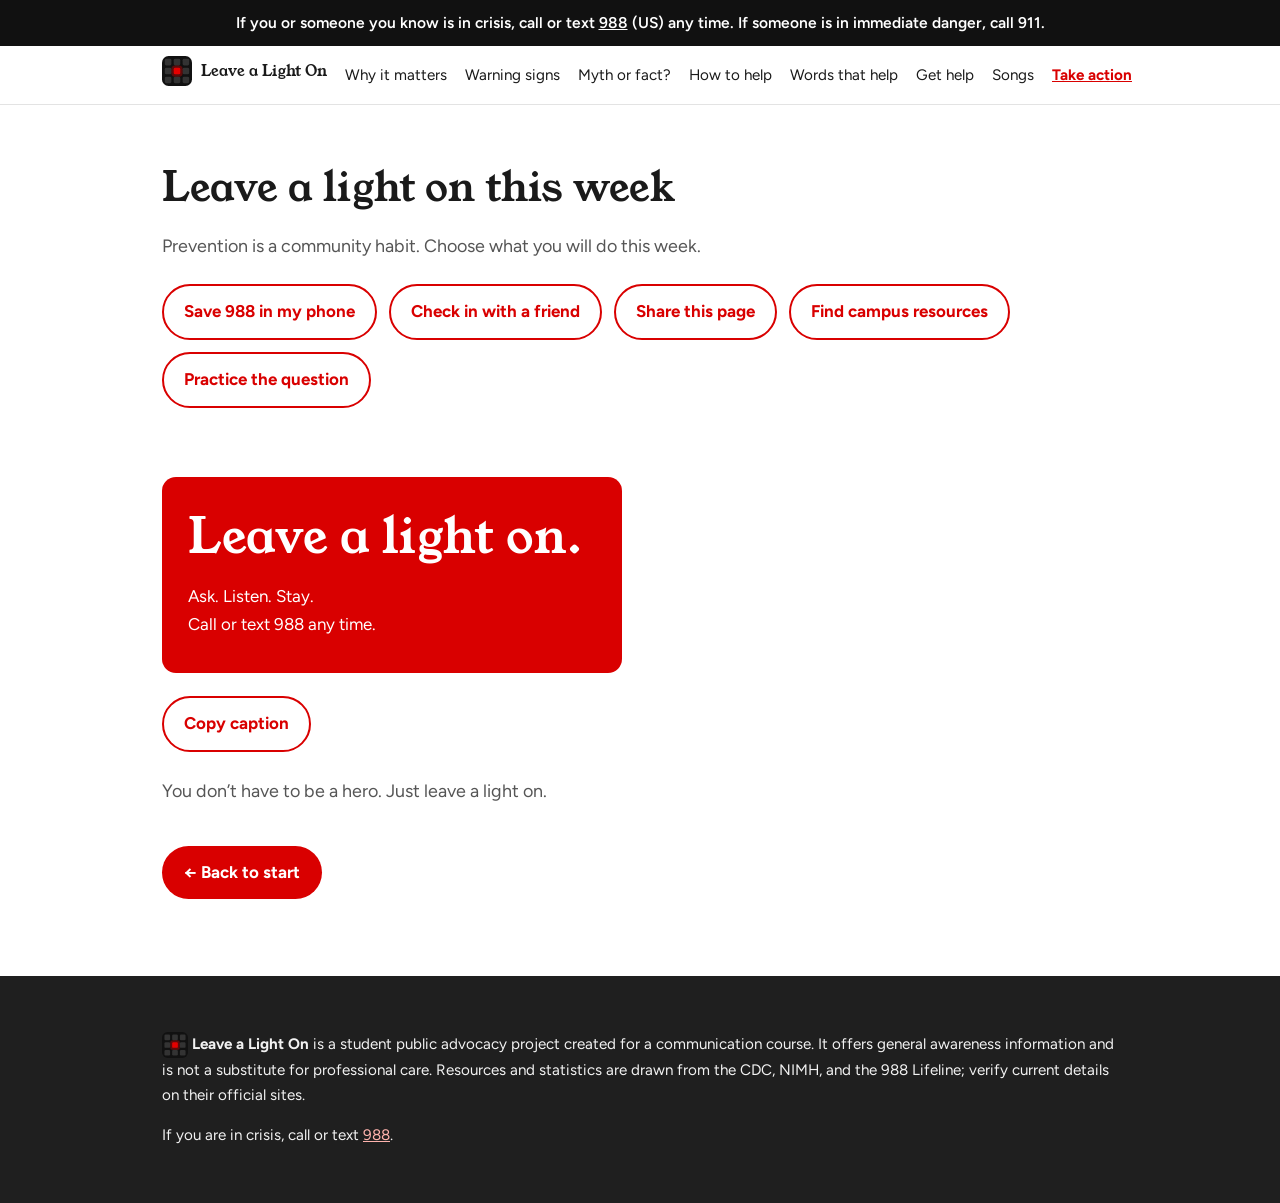
==== act.html @ 50bd36d7 "Add files via upload" ====
<!DOCTYPE html>
<html lang="en">
<head>
<meta charset="utf-8">
<meta name="viewport" content="width=device-width, initial-scale=1, viewport-fit=cover">
<title>Take action | Leave a Light On</title>
<link rel="icon" type="image/svg+xml" href="data:image/svg+xml,%3Csvg xmlns='http://www.w3.org/2000/svg' viewBox='0 0 32 32'%3E%3Crect width='32' height='32' rx='7' fill='%23111'/%3E%3Cg fill='%23333'%3E%3Crect x='3' y='3' width='7' height='7' rx='1.5'/%3E%3Crect x='12.5' y='3' width='7' height='7' rx='1.5'/%3E%3Crect x='22' y='3' width='7' height='7' rx='1.5'/%3E%3Crect x='3' y='12.5' width='7' height='7' rx='1.5'/%3E%3Crect x='22' y='12.5' width='7' height='7' rx='1.5'/%3E%3Crect x='3' y='22' width='7' height='7' rx='1.5'/%3E%3Crect x='12.5' y='22' width='7' height='7' rx='1.5'/%3E%3Crect x='22' y='22' width='7' height='7' rx='1.5'/%3E%3C/g%3E%3Crect x='10' y='10' width='12' height='12' rx='4' fill='%23e60000' opacity='.35'/%3E%3Crect x='12.5' y='12.5' width='7' height='7' rx='1.5' fill='%23e60000'/%3E%3C/svg%3E">
<link rel="stylesheet" href="https://fonts.googleapis.com/css2?family=Figtree:wght@400;600;700&family=Young+Serif&display=swap">
<link rel="stylesheet" href="styles.css">
</head>
<body>
<div class="crisis" role="region" aria-label="Crisis support">If you or someone you know is in crisis, call or text <a href="tel:988">988</a> (US) any time. If someone is in immediate danger, call 911.</div>
<nav aria-label="Main"><div class="wrap"><a class="brand" href="./"><b class="logo"><svg class="mark" viewBox="0 0 32 32" width="30" height="30" aria-hidden="true"><rect width="32" height="32" rx="7" fill="#111"/><g fill="#333"><rect x="3" y="3" width="7" height="7" rx="1.5"/><rect x="12.5" y="3" width="7" height="7" rx="1.5"/><rect x="22" y="3" width="7" height="7" rx="1.5"/><rect x="3" y="12.5" width="7" height="7" rx="1.5"/><rect x="22" y="12.5" width="7" height="7" rx="1.5"/><rect x="3" y="22" width="7" height="7" rx="1.5"/><rect x="12.5" y="22" width="7" height="7" rx="1.5"/><rect x="22" y="22" width="7" height="7" rx="1.5"/></g><rect x="10" y="10" width="12" height="12" rx="4" fill="#e60000" opacity=".35"/><rect x="12.5" y="12.5" width="7" height="7" rx="1.5" fill="#e60000"/></svg>Leave a Light On</b></a><a href="why">Why it matters</a><a href="signs">Warning signs</a><a href="myths">Myth or fact?</a><a href="help">How to help</a><a href="words">Words that help</a><a href="help-now">Get help</a><a href="songs">Songs</a><a href="act" aria-current="page">Take action</a></div></nav>
<main>
<section id="act" class="pledge"><div class="wrap">
<h2>Leave a light on this week</h2>
<p class="lede">Prevention is a community habit. Choose what you will do this week.</p>
<div id="pbtns">
<button type="button" aria-pressed="false" data-m="Save 988 in your phone now. You may be the person who needs it for someone else.">Save 988 in my phone</button>
<button type="button" aria-pressed="false" data-m="Text one person today: “Thinking of you. How are you really doing?”">Check in with a friend</button>
<button type="button" aria-pressed="false" data-m="Send this site to a group chat, a roommate, or a class. Every share widens the circle.">Share this page</button>
<button type="button" aria-pressed="false" data-m="Look up your campus counseling center and bookmark it, for you or for someone else.">Find campus resources</button>
<button type="button" aria-pressed="false" data-m="Practice the words: “Are you thinking about suicide?” Say them aloud once so they come easier.">Practice the question</button>
</div>
<p id="pmsg" role="status" aria-live="polite"></p>
<div class="share" id="sharecard"><p class="sq">Leave a light on.</p><p>Ask. Listen. Stay.<br>Call or text 988 any time.</p></div>
<p><button type="button" id="copycap">Copy caption</button><button type="button" id="shareit" hidden>Share…</button></p>
<p id="cmsg" role="status" aria-live="polite"></p>
<p class="lede">You don’t have to be a hero. Just leave a light on.</p>
<p class="next"><a class="btn" href="./">← Back to start</a></p>
</div></section>
</main>
<footer><div class="wrap">
<p><svg class="mark" viewBox="0 0 32 32" width="26" height="26" aria-hidden="true"><rect width="32" height="32" rx="7" fill="#111"/><g fill="#333"><rect x="3" y="3" width="7" height="7" rx="1.5"/><rect x="12.5" y="3" width="7" height="7" rx="1.5"/><rect x="22" y="3" width="7" height="7" rx="1.5"/><rect x="3" y="12.5" width="7" height="7" rx="1.5"/><rect x="22" y="12.5" width="7" height="7" rx="1.5"/><rect x="3" y="22" width="7" height="7" rx="1.5"/><rect x="12.5" y="22" width="7" height="7" rx="1.5"/><rect x="22" y="22" width="7" height="7" rx="1.5"/></g><rect x="10" y="10" width="12" height="12" rx="4" fill="#e60000" opacity=".35"/><rect x="12.5" y="12.5" width="7" height="7" rx="1.5" fill="#e60000"/></svg> <b>Leave a Light On</b> is a student public advocacy project created for a communication course. It offers general awareness information and is not a substitute for professional care. Resources and statistics are drawn from the CDC, NIMH, and the 988 Lifeline; verify current details on their official sites.</p>
<p>If you are in crisis, call or text <a href="tel:988">988</a>.</p>
</div></footer>
<script>

(function(){
var msg=document.getElementById("pmsg");
document.querySelectorAll("#pbtns button").forEach(function(b){
b.addEventListener("click",function(){
var on=b.getAttribute("aria-pressed")!=="true";
b.setAttribute("aria-pressed",on?"true":"false");
msg.textContent=on?b.getAttribute("data-m"):"";
});
});
var cap="Leave a light on for someone. Ask. Listen. Stay. Call or text 988 any time. ",cm=document.getElementById("cmsg"),sb=document.getElementById("shareit");
function full(){var u="";try{u=location.href}catch(e){}return cap+u}
document.getElementById("copycap").addEventListener("click",function(){
var t=full();
function fb(){var a=document.createElement("textarea");a.value=t;document.body.appendChild(a);a.select();var ok=false;try{ok=document.execCommand("copy")}catch(e){}document.body.removeChild(a);cm.textContent=ok?"Caption copied. Paste it with a screenshot of the card.":"Copy this: "+t}
try{navigator.clipboard.writeText(t).then(function(){cm.textContent="Caption copied. Paste it with a screenshot of the card."},fb)}catch(e){fb()}
});
if(navigator.share){sb.hidden=false;sb.addEventListener("click",function(){try{navigator.share({title:"Leave a Light On",text:cap,url:location.href}).catch(function(){})}catch(e){}})}
})();
</script>
</body>
</html>
---- styles.css ----
:root{--bg:#fff;--surface:#f6f6f6;--ink:#1a1a1a;--muted:#555;--teal:#d90000;--lamp:#d90000;--lampink:#fff;--night:#1f1f1f;--line:#e3e3e3;
box-sizing:border-box;padding-top:env(safe-area-inset-top,0px);padding-bottom:env(safe-area-inset-bottom,0px)}
@media (prefers-color-scheme:dark){:root:not([data-theme="light"]){color-scheme:dark;--bg:#151515;--surface:#222;--ink:#f5f5f5;--muted:#bbb;--teal:#ff4538;--lamp:#ff3b30;--lampink:#140000;--line:#3a3a3a;--night:#0a0a0a}}
:root[data-theme="dark"]{color-scheme:dark;--bg:#151515;--surface:#222;--ink:#f5f5f5;--muted:#bbb;--teal:#ff4538;--lamp:#ff3b30;--lampink:#140000;--line:#3a3a3a;--night:#0a0a0a}
*{box-sizing:border-box}html{scroll-behavior:smooth;scroll-padding-top:70px}
body{margin:0;background:var(--bg);color:var(--ink);font:400 1.06rem/1.65 Figtree,system-ui,sans-serif}
h1,h2,h3{font-family:"Young Serif",Georgia,serif;font-weight:400;line-height:1.15;margin:0 0 .5em}
h2{font-size:clamp(1.8rem,4vw,2.5rem)}h3{font-size:1.3rem}
a{color:var(--teal)}a:focus-visible,summary:focus-visible,button:focus-visible{outline:3px solid var(--lamp);outline-offset:3px}
.wrap{max-width:1000px;margin:0 auto;padding:0 22px}
.crisis{background:#111;color:#fff;text-align:center;padding:10px 16px;font-weight:600;font-size:.97rem}
.crisis a{color:#fff}
nav{position:sticky;top:env(safe-area-inset-top,0px);z-index:5;background:var(--bg);border-bottom:1px solid var(--line)}
nav .wrap{display:flex;gap:6px 18px;align-items:center;overflow-x:auto;padding-top:10px;padding-bottom:10px;white-space:nowrap}
nav b{font-family:"Young Serif",serif;font-weight:400;margin-right:auto}
nav a{text-decoration:none;color:var(--ink);font-size:.95rem}nav a:hover{color:var(--teal);text-decoration:underline}
.hero{background:var(--bg);color:var(--ink);padding:64px 0 56px;border-bottom:6px solid var(--lamp)}
.hero h1{font-size:clamp(2.6rem,9vw,5.2rem);letter-spacing:-.01em;margin-bottom:.3em}
.hero p{max-width:34em;font-size:1.2rem;color:var(--muted)}.hero p.refrain{font-family:"Young Serif",Georgia,serif;font-size:clamp(1.4rem,4vw,2rem);color:var(--teal);margin:0 0 .6em}
.btns{display:flex;flex-wrap:wrap;gap:12px;margin-top:26px}
.btn{display:inline-block;padding:13px 22px;border-radius:999px;font-weight:700;text-decoration:none;background:var(--lamp);color:var(--lampink)}
.btn.alt{background:transparent;color:var(--ink);border:2px solid var(--ink)}
.windows{display:grid;grid-template-columns:repeat(8,1fr);gap:8px;max-width:420px;margin-top:40px}
.windows i{aspect-ratio:3/4;background:var(--line);border-radius:3px}
.windows i.on{background:var(--lamp);box-shadow:0 0 26px 6px rgba(217,0,0,.4);animation:glow 3.5s ease-in-out infinite alternate}
@keyframes glow{to{box-shadow:0 0 38px 10px rgba(217,0,0,.55)}}
@media (prefers-reduced-motion:reduce){.windows i.on{animation:none}html{scroll-behavior:auto}}
section{padding:60px 0}section+section{border-top:1px solid var(--line)}
.lede{max-width:40em;color:var(--muted);font-size:1.12rem}
.stats{display:grid;grid-template-columns:repeat(auto-fit,minmax(230px,1fr));gap:18px;margin-top:28px}
.stat{border-left:4px solid var(--lamp);padding:4px 0 4px 16px}.stat strong{display:block;font-family:"Young Serif",serif;font-size:1.5rem;font-weight:400}
.src{font-size:.88rem;color:var(--muted);margin-top:18px}
.grid{display:grid;grid-template-columns:repeat(auto-fit,minmax(270px,1fr));gap:18px;margin-top:26px}
.card{background:var(--surface);border:1px solid var(--line);border-radius:14px;padding:22px}
.card ul{margin:.4em 0 0;padding-left:1.2em}.card li{margin:.3em 0}
details{background:var(--surface);border:1px solid var(--line);border-radius:12px;margin:12px 0}
summary{cursor:pointer;padding:16px 20px;font-weight:700;list-style:none;display:flex;justify-content:space-between;gap:12px}
summary::after{content:"+";font-size:1.4rem;line-height:1;color:var(--teal)}details[open] summary::after{content:"\2212"}
details>div{padding:0 20px 18px;color:var(--ink)}
.v{font-weight:700}.v.m{color:var(--teal)}.v.f{color:var(--ink);text-decoration:underline;text-decoration-color:var(--lamp);text-decoration-thickness:3px;text-underline-offset:3px}
.steps{counter-reset:s;list-style:none;padding:0;margin:26px 0 0;display:grid;gap:16px}
.steps li{counter-increment:s;display:grid;grid-template-columns:48px 1fr;gap:16px;background:var(--surface);border:1px solid var(--line);border-radius:14px;padding:18px 20px}
.steps li::before{content:counter(s);width:42px;height:42px;border-radius:50%;background:var(--lamp);color:var(--lampink);display:grid;place-items:center;font-family:"Young Serif",serif;font-size:1.2rem}
.steps b{display:block;font-size:1.12rem}
.say{background:var(--night);color:#f2f5f3;border-radius:14px;padding:26px;margin-top:26px}
.say h3{color:#f2f5f3}.say .cols{display:grid;grid-template-columns:repeat(auto-fit,minmax(250px,1fr));gap:20px}
.say ul{padding-left:1.1em;margin:0}.say li{margin:.4em 0}
.res{display:grid;grid-template-columns:repeat(auto-fit,minmax(260px,1fr));gap:16px;margin-top:26px}
.res .card b{font-size:1.15rem}
.big{font-family:"Young Serif",serif;font-size:1.7rem;color:var(--teal);display:block;margin:.2em 0}
.pledge button{font:inherit;font-weight:700;padding:12px 20px;border-radius:999px;border:2px solid var(--teal);background:transparent;color:var(--teal);cursor:pointer;margin:6px 8px 6px 0}
.pledge button[aria-pressed="true"]{background:var(--teal);color:var(--bg)}
#pmsg{min-height:1.6em;font-weight:600;margin-top:10px}
.swap .old{display:block;color:var(--muted)}.swap .old s{text-decoration-color:var(--lamp)}.swap .new{display:block;font-family:"Young Serif",Georgia,serif;font-size:1.25rem;color:var(--teal);margin:.3em 0 .5em}.swap p{margin:0;font-size:.95rem;color:var(--muted)}
.share{background:var(--lamp);color:var(--lampink);border-radius:14px;padding:34px 26px;max-width:460px;margin:26px 0 12px}.share .sq{font-family:"Young Serif",Georgia,serif;font-size:clamp(2rem,7vw,3rem);line-height:1.1;margin:0 0 .4em}.share p{margin:0}
.logo{display:inline-flex;align-items:center;gap:9px}.mark{flex:none;vertical-align:middle}
.song .tag{font-size:.82rem;font-weight:700;letter-spacing:.08em;text-transform:uppercase;color:var(--teal)}.song h3{margin:.2em 0 .1em}.song .by{margin:0 0 .6em;color:var(--muted);font-weight:600}.song p{margin:.4em 0}.song .more{display:inline-block;margin-top:10px;font-weight:600}
footer{background:var(--night);color:#f2f2f2;padding:40px 0;font-size:.95rem}footer a{color:#ffb3ad}
.brand{margin-right:auto;color:var(--ink)!important;text-decoration:none!important}
nav a[aria-current="page"]{color:var(--teal);font-weight:700;text-decoration:underline}
.tile{display:block;text-decoration:none;color:inherit;transition:border-color .15s}.tile:hover,.tile:focus-visible{border-color:var(--lamp)}.tile h3{color:var(--teal);margin-bottom:.2em}.tile p{margin:0;color:var(--muted);font-size:.97rem}
.explore{padding-top:48px}.next{margin-top:40px}
.song iframe.sp{border:0;border-radius:12px;margin-top:10px;display:block}
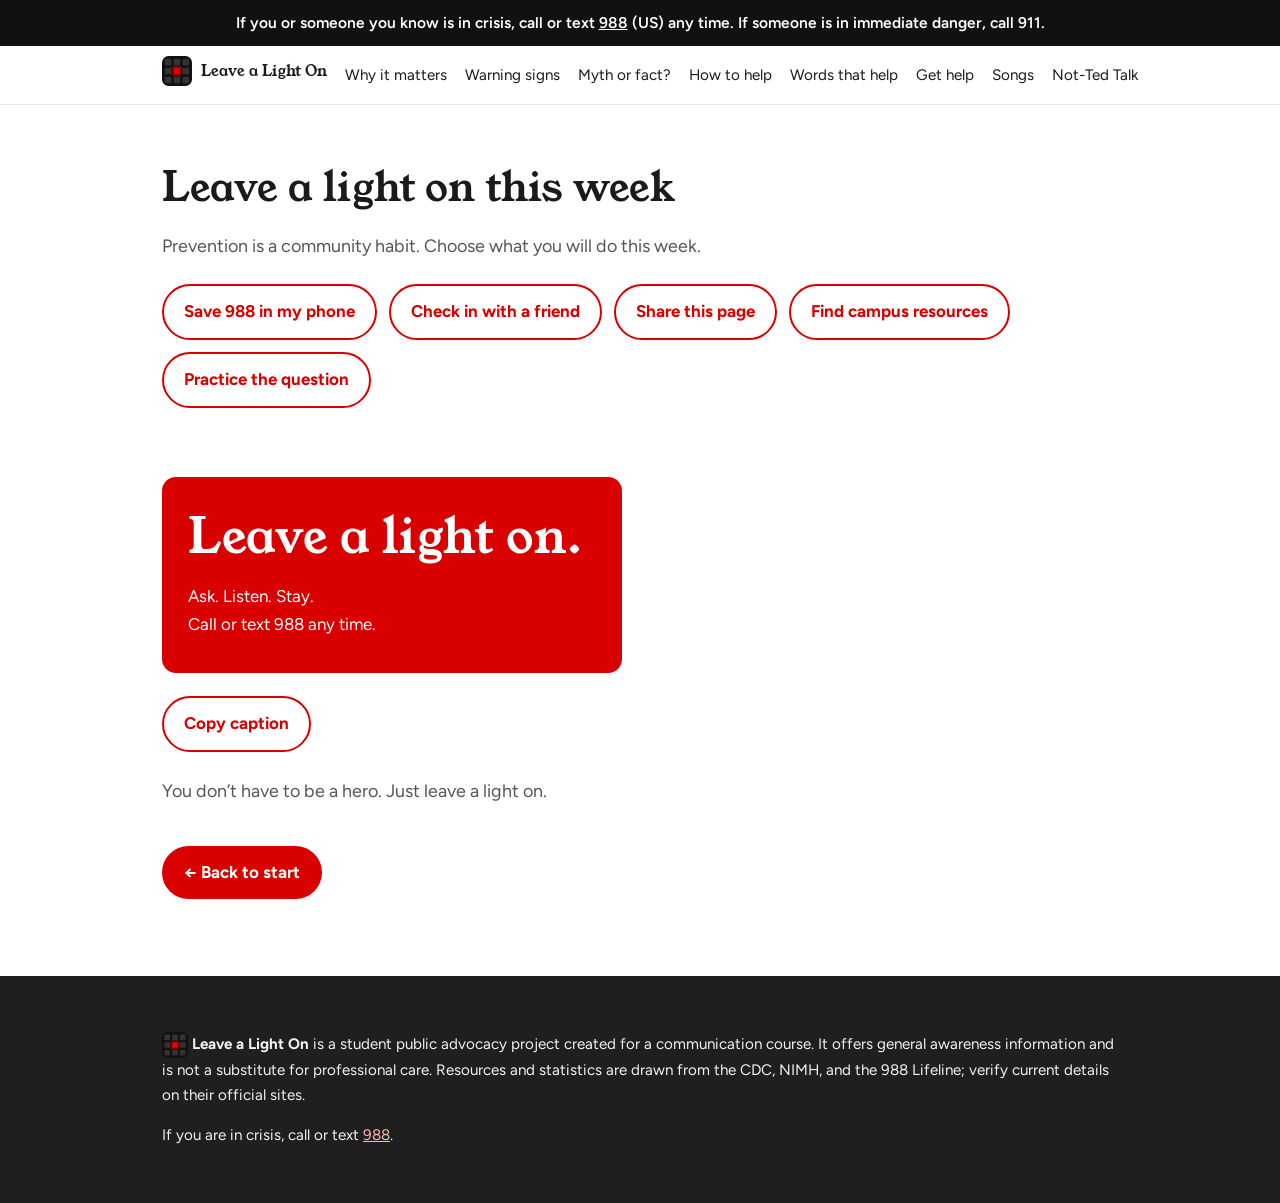
==== commit 189ec2e7: "Add files via upload" ====
--- a/act.html
+++ b/act.html
@@ -10,7 +10,7 @@
 </head>
 <body>
 <div class="crisis" role="region" aria-label="Crisis support">If you or someone you know is in crisis, call or text <a href="tel:988">988</a> (US) any time. If someone is in immediate danger, call 911.</div>
-<nav aria-label="Main"><div class="wrap"><a class="brand" href="./"><b class="logo"><svg class="mark" viewBox="0 0 32 32" width="30" height="30" aria-hidden="true"><rect width="32" height="32" rx="7" fill="#111"/><g fill="#333"><rect x="3" y="3" width="7" height="7" rx="1.5"/><rect x="12.5" y="3" width="7" height="7" rx="1.5"/><rect x="22" y="3" width="7" height="7" rx="1.5"/><rect x="3" y="12.5" width="7" height="7" rx="1.5"/><rect x="22" y="12.5" width="7" height="7" rx="1.5"/><rect x="3" y="22" width="7" height="7" rx="1.5"/><rect x="12.5" y="22" width="7" height="7" rx="1.5"/><rect x="22" y="22" width="7" height="7" rx="1.5"/></g><rect x="10" y="10" width="12" height="12" rx="4" fill="#e60000" opacity=".35"/><rect x="12.5" y="12.5" width="7" height="7" rx="1.5" fill="#e60000"/></svg>Leave a Light On</b></a><a href="why">Why it matters</a><a href="signs">Warning signs</a><a href="myths">Myth or fact?</a><a href="help">How to help</a><a href="words">Words that help</a><a href="help-now">Get help</a><a href="songs">Songs</a><a href="act" aria-current="page">Take action</a></div></nav>
+<nav aria-label="Main"><div class="wrap"><a class="brand" href="./"><b class="logo"><svg class="mark" viewBox="0 0 32 32" width="30" height="30" aria-hidden="true"><rect width="32" height="32" rx="7" fill="#111"/><g fill="#333"><rect x="3" y="3" width="7" height="7" rx="1.5"/><rect x="12.5" y="3" width="7" height="7" rx="1.5"/><rect x="22" y="3" width="7" height="7" rx="1.5"/><rect x="3" y="12.5" width="7" height="7" rx="1.5"/><rect x="22" y="12.5" width="7" height="7" rx="1.5"/><rect x="3" y="22" width="7" height="7" rx="1.5"/><rect x="12.5" y="22" width="7" height="7" rx="1.5"/><rect x="22" y="22" width="7" height="7" rx="1.5"/></g><rect x="10" y="10" width="12" height="12" rx="4" fill="#e60000" opacity=".35"/><rect x="12.5" y="12.5" width="7" height="7" rx="1.5" fill="#e60000"/></svg>Leave a Light On</b></a><a href="why">Why it matters</a><a href="signs">Warning signs</a><a href="myths">Myth or fact?</a><a href="help">How to help</a><a href="words">Words that help</a><a href="help-now">Get help</a><a href="songs">Songs</a><a href="talk">Not-Ted Talk</a><a href="act" aria-current="page">Take action</a></div></nav>
 <main>
 <section id="act" class="pledge"><div class="wrap">
 <h2>Leave a light on this week</h2>
--- a/styles.css
+++ b/styles.css
@@ -62,3 +62,4 @@
 .tile{display:block;text-decoration:none;color:inherit;transition:border-color .15s}.tile:hover,.tile:focus-visible{border-color:var(--lamp)}.tile h3{color:var(--teal);margin-bottom:.2em}.tile p{margin:0;color:var(--muted);font-size:.97rem}
 .explore{padding-top:48px}.next{margin-top:40px}
 .song iframe.sp{border:0;border-radius:12px;margin-top:10px;display:block}
+.stage{aspect-ratio:16/9;background:#111;border:1px solid var(--line);border-radius:14px;display:grid;place-items:center;color:#fff;text-align:center;margin-top:26px;padding:20px}.stage .dot{display:block;width:34px;height:46px;border-radius:4px;background:var(--lamp);box-shadow:0 0 30px 8px rgba(217,0,0,.5);margin:0 auto 14px}.stage p{margin:0}.stage .sm{opacity:.75;font-size:.95rem;margin-top:.3em}
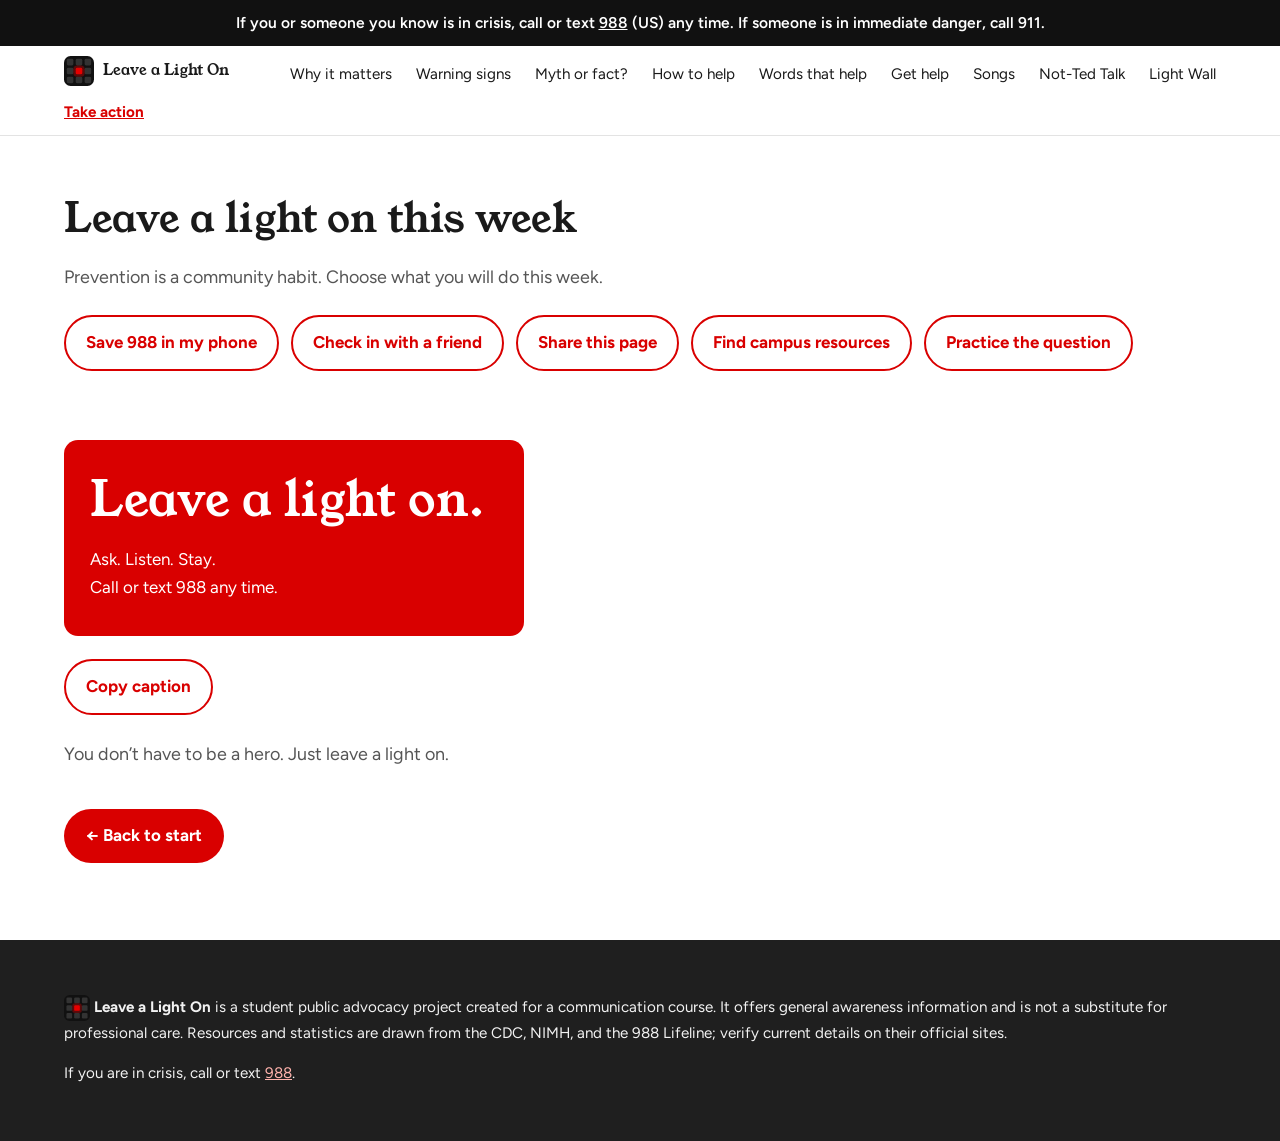
==== commit 3ee22d4d: "Add files via upload" ====
--- a/act.html
+++ b/act.html
@@ -10,7 +10,7 @@
 </head>
 <body>
 <div class="crisis" role="region" aria-label="Crisis support">If you or someone you know is in crisis, call or text <a href="tel:988">988</a> (US) any time. If someone is in immediate danger, call 911.</div>
-<nav aria-label="Main"><div class="wrap"><a class="brand" href="./"><b class="logo"><svg class="mark" viewBox="0 0 32 32" width="30" height="30" aria-hidden="true"><rect width="32" height="32" rx="7" fill="#111"/><g fill="#333"><rect x="3" y="3" width="7" height="7" rx="1.5"/><rect x="12.5" y="3" width="7" height="7" rx="1.5"/><rect x="22" y="3" width="7" height="7" rx="1.5"/><rect x="3" y="12.5" width="7" height="7" rx="1.5"/><rect x="22" y="12.5" width="7" height="7" rx="1.5"/><rect x="3" y="22" width="7" height="7" rx="1.5"/><rect x="12.5" y="22" width="7" height="7" rx="1.5"/><rect x="22" y="22" width="7" height="7" rx="1.5"/></g><rect x="10" y="10" width="12" height="12" rx="4" fill="#e60000" opacity=".35"/><rect x="12.5" y="12.5" width="7" height="7" rx="1.5" fill="#e60000"/></svg>Leave a Light On</b></a><a href="why">Why it matters</a><a href="signs">Warning signs</a><a href="myths">Myth or fact?</a><a href="help">How to help</a><a href="words">Words that help</a><a href="help-now">Get help</a><a href="songs">Songs</a><a href="talk">Not-Ted Talk</a><a href="act" aria-current="page">Take action</a></div></nav>
+<nav aria-label="Main"><div class="wrap"><a class="brand" href="./"><b class="logo"><svg class="mark" viewBox="0 0 32 32" width="30" height="30" aria-hidden="true"><rect width="32" height="32" rx="7" fill="#111"/><g fill="#333"><rect x="3" y="3" width="7" height="7" rx="1.5"/><rect x="12.5" y="3" width="7" height="7" rx="1.5"/><rect x="22" y="3" width="7" height="7" rx="1.5"/><rect x="3" y="12.5" width="7" height="7" rx="1.5"/><rect x="22" y="12.5" width="7" height="7" rx="1.5"/><rect x="3" y="22" width="7" height="7" rx="1.5"/><rect x="12.5" y="22" width="7" height="7" rx="1.5"/><rect x="22" y="22" width="7" height="7" rx="1.5"/></g><rect x="10" y="10" width="12" height="12" rx="4" fill="#e60000" opacity=".35"/><rect x="12.5" y="12.5" width="7" height="7" rx="1.5" fill="#e60000"/></svg>Leave a Light On</b></a><a href="why">Why it matters</a><a href="signs">Warning signs</a><a href="myths">Myth or fact?</a><a href="help">How to help</a><a href="words">Words that help</a><a href="help-now">Get help</a><a href="songs">Songs</a><a href="talk">Not-Ted Talk</a><a href="lights">Light Wall</a><a href="act" aria-current="page">Take action</a></div></nav>
 <main>
 <section id="act" class="pledge"><div class="wrap">
 <h2>Leave a light on this week</h2>
--- a/styles.css
+++ b/styles.css
@@ -8,7 +8,7 @@
 h1,h2,h3{font-family:"Young Serif",Georgia,serif;font-weight:400;line-height:1.15;margin:0 0 .5em}
 h2{font-size:clamp(1.8rem,4vw,2.5rem)}h3{font-size:1.3rem}
 a{color:var(--teal)}a:focus-visible,summary:focus-visible,button:focus-visible{outline:3px solid var(--lamp);outline-offset:3px}
-.wrap{max-width:1000px;margin:0 auto;padding:0 22px}
+.wrap{max-width:none;margin:0 auto;padding:0 clamp(22px,5vw,80px)}
 .crisis{background:#111;color:#fff;text-align:center;padding:10px 16px;font-weight:600;font-size:.97rem}
 .crisis a{color:#fff}
 nav{position:sticky;top:env(safe-area-inset-top,0px);z-index:5;background:var(--bg);border-bottom:1px solid var(--line)}
@@ -61,5 +61,13 @@
 nav a[aria-current="page"]{color:var(--teal);font-weight:700;text-decoration:underline}
 .tile{display:block;text-decoration:none;color:inherit;transition:border-color .15s}.tile:hover,.tile:focus-visible{border-color:var(--lamp)}.tile h3{color:var(--teal);margin-bottom:.2em}.tile p{margin:0;color:var(--muted);font-size:.97rem}
 .explore{padding-top:48px}.next{margin-top:40px}
+@media(min-width:900px){.hero .wrap{display:grid;grid-template-columns:minmax(0,1.15fr) minmax(0,1fr);column-gap:64px;align-items:center}.hero .wrap>*{grid-column:1}.hero .wrap>.windows{grid-column:2;grid-row:1/span 5;max-width:none;margin:0;gap:12px}}
+@media(min-width:1000px){nav .wrap{flex-wrap:wrap;overflow:visible;white-space:normal;gap:6px 24px}}
 .song iframe.sp{border:0;border-radius:12px;margin-top:10px;display:block}
-.stage{aspect-ratio:16/9;background:#111;border:1px solid var(--line);border-radius:14px;display:grid;place-items:center;color:#fff;text-align:center;margin-top:26px;padding:20px}.stage .dot{display:block;width:34px;height:46px;border-radius:4px;background:var(--lamp);box-shadow:0 0 30px 8px rgba(217,0,0,.5);margin:0 auto 14px}.stage p{margin:0}.stage .sm{opacity:.75;font-size:.95rem;margin-top:.3em}
+.stage{max-width:1200px;aspect-ratio:16/9;background:#111;border:1px solid var(--line);border-radius:14px;display:grid;place-items:center;color:#fff;text-align:center;margin-top:26px;padding:20px}.stage .dot{display:block;width:34px;height:46px;border-radius:4px;background:var(--lamp);box-shadow:0 0 30px 8px rgba(217,0,0,.5);margin:0 auto 14px}.stage p{margin:0}.stage .sm{opacity:.75;font-size:.95rem;margin-top:.3em}
+#lgrid{display:grid;gap:clamp(4px,.7vw,7px);grid-template-columns:repeat(auto-fill,minmax(46px,1fr));margin-top:20px}
+.lbox{aspect-ratio:1;border-radius:8px;border:1.5px solid transparent;background:var(--line);padding:0;cursor:pointer;transition:background .35s ease,box-shadow .35s ease,transform .15s ease;-webkit-tap-highlight-color:transparent;touch-action:manipulation}
+.lbox:active{transform:scale(.94)}.lbox:focus-visible{outline:3px solid var(--lamp);outline-offset:3px}
+.lbox.on{background:radial-gradient(circle at 50% 45%,#ff9a90 0%,var(--lamp) 60%,#a80000 100%);box-shadow:0 0 10px 2px rgba(217,0,0,.45),0 0 26px 5px rgba(217,0,0,.2);cursor:default}
+.lcount{font-weight:700;font-size:1.25rem;color:var(--teal);min-height:1.5em;margin:18px 0 0}
+@media (prefers-reduced-motion:reduce){.lbox,.lbox:active{transition:none;transform:none}}
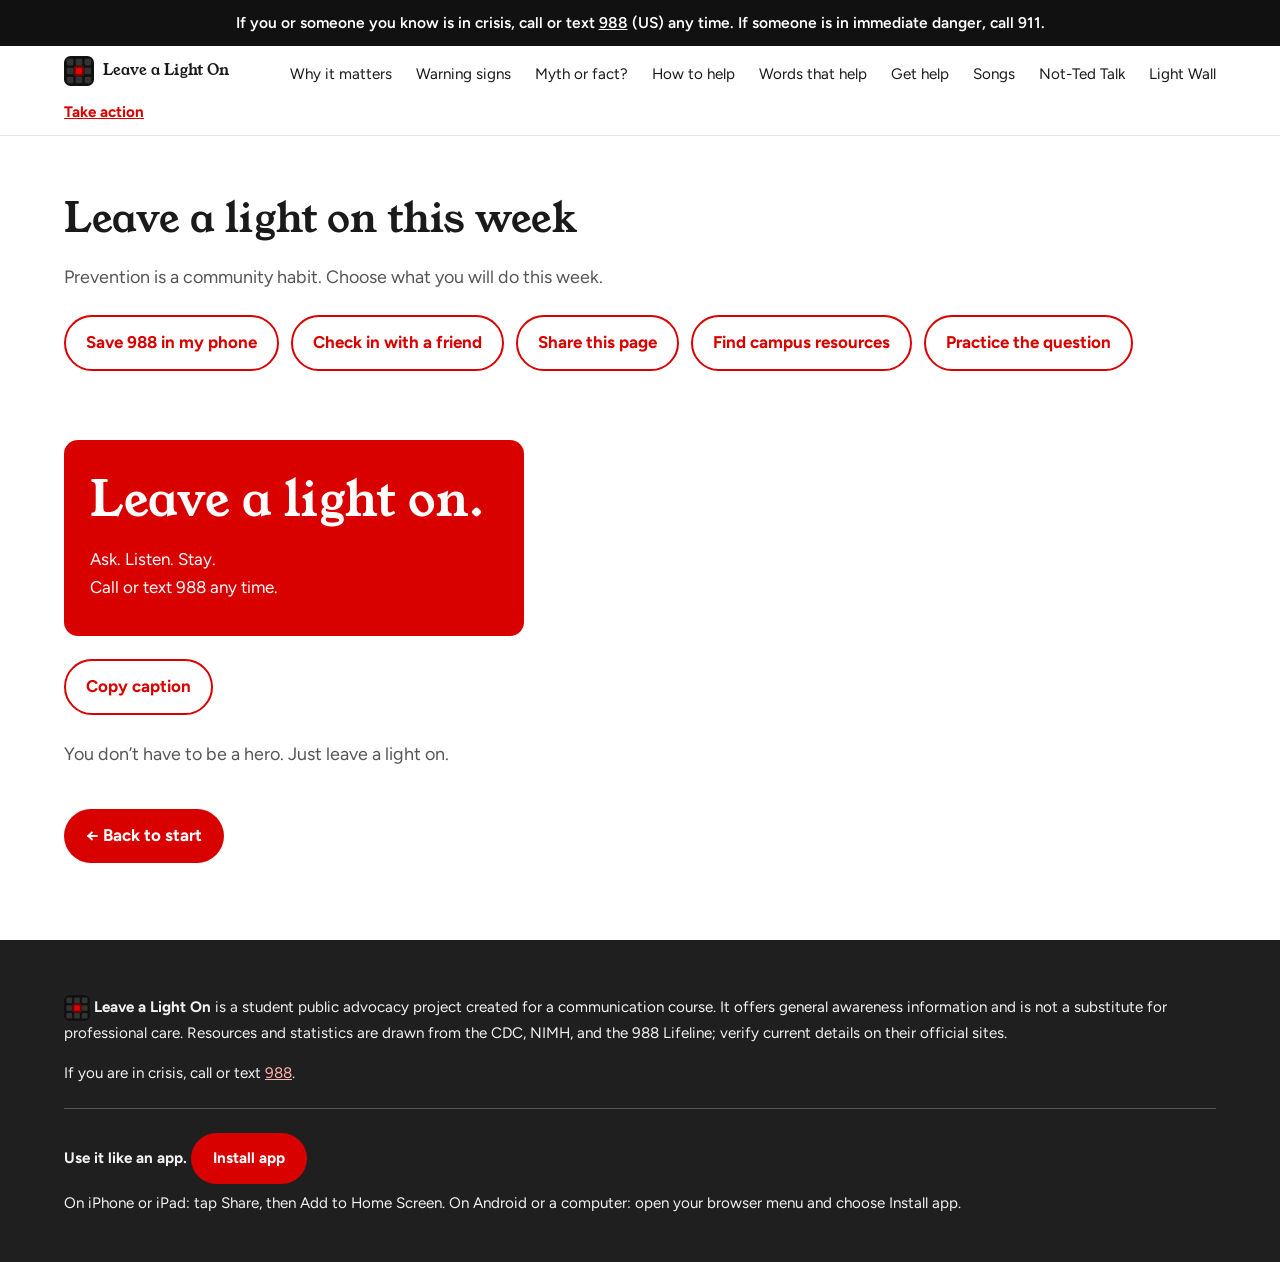
==== commit 84582c22: "Add files via upload" ====
--- a/act.html
+++ b/act.html
@@ -7,6 +7,12 @@
 <link rel="icon" type="image/svg+xml" href="data:image/svg+xml,%3Csvg xmlns='http://www.w3.org/2000/svg' viewBox='0 0 32 32'%3E%3Crect width='32' height='32' rx='7' fill='%23111'/%3E%3Cg fill='%23333'%3E%3Crect x='3' y='3' width='7' height='7' rx='1.5'/%3E%3Crect x='12.5' y='3' width='7' height='7' rx='1.5'/%3E%3Crect x='22' y='3' width='7' height='7' rx='1.5'/%3E%3Crect x='3' y='12.5' width='7' height='7' rx='1.5'/%3E%3Crect x='22' y='12.5' width='7' height='7' rx='1.5'/%3E%3Crect x='3' y='22' width='7' height='7' rx='1.5'/%3E%3Crect x='12.5' y='22' width='7' height='7' rx='1.5'/%3E%3Crect x='22' y='22' width='7' height='7' rx='1.5'/%3E%3C/g%3E%3Crect x='10' y='10' width='12' height='12' rx='4' fill='%23e60000' opacity='.35'/%3E%3Crect x='12.5' y='12.5' width='7' height='7' rx='1.5' fill='%23e60000'/%3E%3C/svg%3E">
 <link rel="stylesheet" href="https://fonts.googleapis.com/css2?family=Figtree:wght@400;600;700&family=Young+Serif&display=swap">
 <link rel="stylesheet" href="styles.css">
+<link rel="manifest" href="manifest.webmanifest">
+<link rel="apple-touch-icon" href="apple-touch-icon.png">
+<meta name="theme-color" content="#111111">
+<meta name="mobile-web-app-capable" content="yes">
+<meta name="apple-mobile-web-app-title" content="Light On">
+
 </head>
 <body>
 <div class="crisis" role="region" aria-label="Crisis support">If you or someone you know is in crisis, call or text <a href="tel:988">988</a> (US) any time. If someone is in immediate danger, call 911.</div>
@@ -33,6 +39,7 @@
 <footer><div class="wrap">
 <p><svg class="mark" viewBox="0 0 32 32" width="26" height="26" aria-hidden="true"><rect width="32" height="32" rx="7" fill="#111"/><g fill="#333"><rect x="3" y="3" width="7" height="7" rx="1.5"/><rect x="12.5" y="3" width="7" height="7" rx="1.5"/><rect x="22" y="3" width="7" height="7" rx="1.5"/><rect x="3" y="12.5" width="7" height="7" rx="1.5"/><rect x="22" y="12.5" width="7" height="7" rx="1.5"/><rect x="3" y="22" width="7" height="7" rx="1.5"/><rect x="12.5" y="22" width="7" height="7" rx="1.5"/><rect x="22" y="22" width="7" height="7" rx="1.5"/></g><rect x="10" y="10" width="12" height="12" rx="4" fill="#e60000" opacity=".35"/><rect x="12.5" y="12.5" width="7" height="7" rx="1.5" fill="#e60000"/></svg> <b>Leave a Light On</b> is a student public advocacy project created for a communication course. It offers general awareness information and is not a substitute for professional care. Resources and statistics are drawn from the CDC, NIMH, and the 988 Lifeline; verify current details on their official sites.</p>
 <p>If you are in crisis, call or text <a href="tel:988">988</a>.</p>
+<div class="install"><p><b>Use it like an app.</b> <button type="button" class="btn" id="installBtn" hidden>Install app</button></p><p id="installTip">On iPhone or iPad: tap Share, then Add to Home Screen. On Android or a computer: open your browser menu and choose Install app.</p></div>
 </div></footer>
 <script>
 
@@ -55,5 +62,6 @@
 if(navigator.share){sb.hidden=false;sb.addEventListener("click",function(){try{navigator.share({title:"Leave a Light On",text:cap,url:location.href}).catch(function(){})}catch(e){}})}
 })();
 </script>
+<script src="app.js" defer></script>
 </body>
 </html>
--- a/styles.css
+++ b/styles.css
@@ -71,3 +71,4 @@
 .lbox.on{background:radial-gradient(circle at 50% 45%,#ff9a90 0%,var(--lamp) 60%,#a80000 100%);box-shadow:0 0 10px 2px rgba(217,0,0,.45),0 0 26px 5px rgba(217,0,0,.2);cursor:default}
 .lcount{font-weight:700;font-size:1.25rem;color:var(--teal);min-height:1.5em;margin:18px 0 0}
 @media (prefers-reduced-motion:reduce){.lbox,.lbox:active{transition:none;transform:none}}
+.install{margin-top:22px;padding-top:18px;border-top:1px solid rgba(255,255,255,.25)}.install .btn{border:0;cursor:pointer;font:inherit;font-weight:700}.install p{margin:.4em 0}
